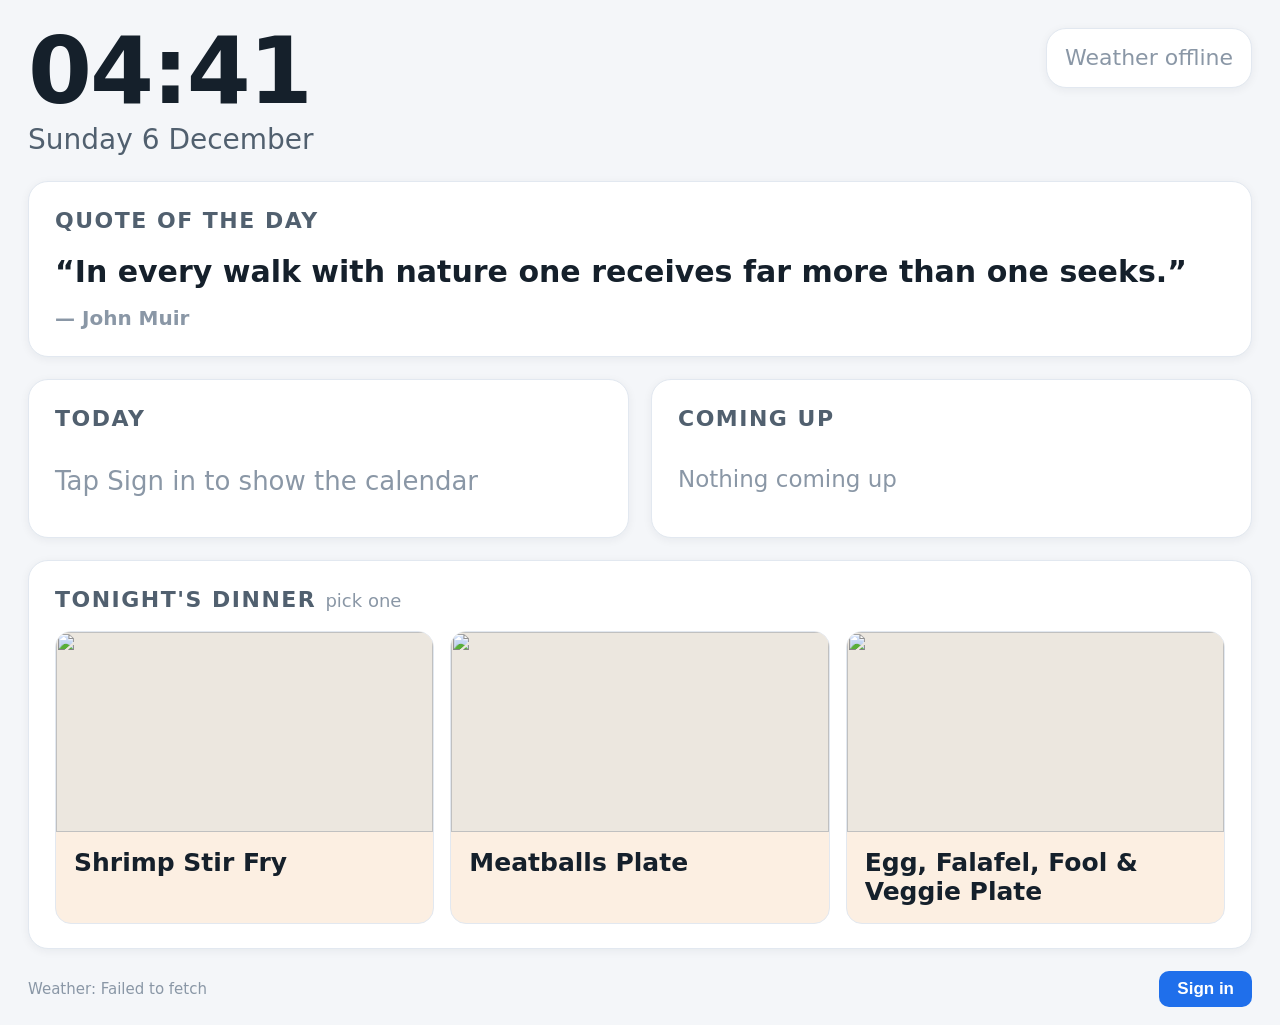
==== index.html @ c23e37fc "Reorder panels: quote, Today, Upcoming, then meal plan last Co-Authored-By: Claude Opus 4.8 <noreply" ====
<!doctype html>
<html lang="en">
<head>
<meta charset="utf-8">
<meta name="viewport" content="width=device-width, initial-scale=1, viewport-fit=cover">
<meta name="color-scheme" content="light">
<title>Family Wall</title>
<link rel="stylesheet" href="style.css?v=7">
<script src="https://accounts.google.com/gsi/client" async></script>
</head>
<body>
<div class="wall">

  <header class="top">
    <div class="when">
      <div class="clock" id="clock">--:--</div>
      <div class="date" id="date">&nbsp;</div>
    </div>
    <div class="wx3" id="wx3" aria-label="Three day weather for Farum">
      <span class="muted">Weather...</span>
    </div>
  </header>

  <main class="grid">

    <section class="card agenda" aria-labelledby="agendaH">
      <h2 id="agendaH" class="card-h">Today</h2>
      <ul class="events" id="todayEvents"><li class="muted">Loading...</li></ul>
    </section>

    <section class="card dinner" aria-labelledby="dinnerH">
      <h2 id="dinnerH" class="card-h">Tonight's dinner <span class="hint" id="dinnerHint"></span></h2>
      <ul class="meals" id="meals"><li class="muted">Loading...</li></ul>
    </section>

    <section class="card coming" aria-labelledby="comingH">
      <h2 id="comingH" class="card-h">Coming up</h2>
      <ul class="countdowns" id="countdowns"><li class="muted">Loading...</li></ul>
    </section>

    <section class="card quote" aria-labelledby="quoteH">
      <h2 id="quoteH" class="card-h">Quote of the day</h2>
      <blockquote class="q" id="quote"><span class="muted">&nbsp;</span></blockquote>
    </section>

  </main>

  <footer class="foot">
    <span id="status" class="status"></span>
    <button id="signin" class="signin" type="button" hidden>Sign in</button>
  </footer>

</div>

<noscript>This wall needs JavaScript.</noscript>
<script src="quotes.js?v=7"></script>
<script src="menu.js?v=7"></script>
<script src="app.js?v=7"></script>
</body>
</html>
---- style.css ----
/* Family wall - light kitchen look. Portrait tablet (Tab A8, ~1200x1920). */
:root {
  --bg: #f4f6f9;
  --bg2: #ffffff;
  --ink: #15202b;
  --ink2: #51606f;
  --muted: #8a97a6;
  --line: #e2e8f0;
  --accent: #1f6feb;        /* brand blue accent */
  --accent-soft: #e8f0fe;
  --warm: #e8873b;          /* dinner accent */
  --warm-soft: #fcefe2;
  --good: #1f9d57;
  --shadow: 0 2px 10px rgba(20, 35, 55, 0.06);
  --radius: 20px;
}

* { box-sizing: border-box; }
html, body { margin: 0; height: 100%; }
body {
  background: var(--bg);
  color: var(--ink);
  font-family: "Segoe UI", system-ui, -apple-system, Roboto, Arial, sans-serif;
  -webkit-font-smoothing: antialiased;
  font-size: 22px;
  line-height: 1.35;
}

.wall {
  min-height: 100%;
  display: flex;
  flex-direction: column;
  padding: 28px 28px 18px;
  gap: 22px;
}

/* ---- header ---- */
.top {
  display: flex;
  justify-content: space-between;
  align-items: flex-start;
  gap: 20px;
}
.clock { font-size: 92px; font-weight: 700; letter-spacing: -2px; line-height: 0.95; }
.date { font-size: 28px; color: var(--ink2); font-weight: 500; margin-top: 6px; }

/* 3-day weather columns, top right */
.wx3 {
  display: flex; gap: 10px;
  background: var(--bg2);
  border: 1px solid var(--line);
  border-radius: var(--radius);
  box-shadow: var(--shadow);
  padding: 14px 18px;
}
.wx3-col {
  min-width: 96px; text-align: center;
  display: flex; flex-direction: column; align-items: center; gap: 5px;
}
.wx3-col + .wx3-col { border-left: 1px solid var(--line); padding-left: 10px; }
.wx3-day { font-size: 16px; font-weight: 800; color: var(--ink2); text-transform: uppercase; letter-spacing: 0.6px; }
.wx3-ico svg { width: 50px; height: 50px; display: block; }
.wx3-temp { font-size: 30px; font-weight: 700; letter-spacing: -0.5px; }
.wx3-temp .lo { font-size: 19px; color: var(--muted); margin-left: 5px; font-weight: 700; }
.wx3-rain { font-size: 18px; font-weight: 700; color: var(--accent); min-height: 22px; }

/* ---- grid ---- */
.grid {
  flex: 1;
  display: grid;
  grid-template-columns: 1fr 1fr;
  grid-template-areas:
    "quote quote"
    "agenda agenda"
    "coming coming"
    "dinner dinner";
  gap: 22px;
}
.agenda { grid-area: agenda; }
.dinner { grid-area: dinner; }
.coming { grid-area: coming; }
.quote { grid-area: quote; }

.card {
  background: var(--bg2);
  border: 1px solid var(--line);
  border-radius: var(--radius);
  box-shadow: var(--shadow);
  padding: 24px 26px;
  min-width: 0;
}
.card-h {
  margin: 0 0 16px;
  font-size: 22px;
  font-weight: 700;
  text-transform: uppercase;
  letter-spacing: 1.5px;
  color: var(--ink2);
}
.card-h .hint { font-weight: 500; text-transform: none; letter-spacing: 0; color: var(--muted); font-size: 18px; }

ul { list-style: none; margin: 0; padding: 0; }
.muted { color: var(--muted); }

/* ---- today agenda ---- */
.events li {
  display: flex; align-items: baseline; gap: 18px;
  padding: 14px 0;
  border-top: 1px solid var(--line);
  font-size: 26px;
}
.events li:first-child { border-top: 0; }
.events .ev-time {
  min-width: 118px; font-weight: 700; font-variant-numeric: tabular-nums; color: var(--accent);
}
.events .ev-title { font-weight: 500; }
.events .ev-all { color: var(--warm); font-weight: 700; }
.events .ev-free { color: var(--good); font-weight: 600; }

/* ---- dinner shortlist ---- */
.meals { display: grid; grid-template-columns: 1fr 1fr 1fr; gap: 16px; }
.meal {
  border: 1px solid var(--line);
  border-radius: 16px;
  overflow: hidden;
  background: var(--warm-soft);
  display: flex; flex-direction: column;
}
.m-card { display: flex; flex-direction: column; height: 100%; text-decoration: none; color: inherit; }
.m-photo { width: 100%; height: 200px; background: #ece7df; }
.m-photo img { width: 100%; height: 100%; object-fit: cover; display: block; }
.m-body { padding: 16px 18px; }
.meal .m-name { font-size: 25px; font-weight: 700; line-height: 1.18; }
.meal .m-tags { display: flex; gap: 8px; flex-wrap: wrap; }
.tag {
  font-size: 15px; font-weight: 700; letter-spacing: 0.3px;
  padding: 3px 10px; border-radius: 999px; background: #fff; border: 1px solid var(--line); color: var(--ink2);
}
.tag.quick { background: var(--accent-soft); border-color: #cfe0fd; color: var(--accent); }
.meal .m-buy { font-size: 17px; color: var(--ink2); }
.meal .m-link { font-size: 16px; color: var(--accent); word-break: break-word; }

/* ---- countdowns ---- */
.countdowns li {
  display: flex; align-items: center; justify-content: space-between; gap: 14px;
  padding: 14px 0; border-top: 1px solid var(--line); font-size: 23px;
}
.countdowns li:first-child { border-top: 0; }
.cd-title { font-weight: 600; }
.cd-when { font-weight: 700; color: var(--accent); white-space: nowrap; }
.cd-when.soon { color: var(--warm); }

/* ---- weather panel ---- */
.wx-now {
  display: flex; align-items: center; gap: 20px;
  padding-bottom: 18px; margin-bottom: 8px;
  border-bottom: 1px solid var(--line);
}
.wx-now .wx-ico svg { width: 72px; height: 72px; display: block; }
.wx-now .wx-now-temp { font-size: 58px; font-weight: 700; letter-spacing: -1px; }
.wx-now .wx-now-text { font-size: 24px; font-weight: 600; }
.wx-now .wx-now-rain { font-size: 20px; color: var(--accent); font-weight: 700; }
.wx-now .wx-now-main { display: flex; flex-direction: column; gap: 2px; }

.wx-days li {
  display: grid;
  grid-template-columns: 96px 56px 78px 92px 1fr;
  align-items: center;
  gap: 10px;
  padding: 12px 0;
  border-top: 1px solid var(--line);
  font-size: 24px;
}
.wx-days li:first-child { border-top: 0; }
.wx-days .d-day { font-weight: 700; }
.wx-days .d-ico svg { width: 44px; height: 44px; display: block; }
.wx-days .d-rain { color: var(--accent); font-weight: 700; font-variant-numeric: tabular-nums; }
.wx-days .d-mm { color: var(--ink2); font-variant-numeric: tabular-nums; }
.wx-days .d-temp { text-align: right; font-weight: 700; font-variant-numeric: tabular-nums; }
.wx-days .d-temp .lo { color: var(--muted); }
.wx-days .d-blank { color: var(--muted); }

/* ---- quote of the day ---- */
.quote .q { margin: 0; }
.q-text { display: block; font-size: 30px; line-height: 1.32; font-weight: 600; color: var(--ink); }
.q-author { display: block; margin-top: 14px; font-size: 20px; color: var(--muted); font-weight: 600; }
.q-author::before { content: "\2014\00a0 "; }

/* ---- footer ---- */
.foot {
  display: flex; align-items: center; justify-content: space-between;
  font-size: 15px; color: var(--muted);
  min-height: 26px;
}
.signin {
  font-size: 17px; font-weight: 600; color: #fff; background: var(--accent);
  border: 0; border-radius: 10px; padding: 8px 18px;
}

/* landscape / wider screens */
@media (min-aspect-ratio: 1/1) {
  .grid {
    grid-template-areas:
      "quote quote"
      "agenda coming"
      "dinner dinner";
  }
}
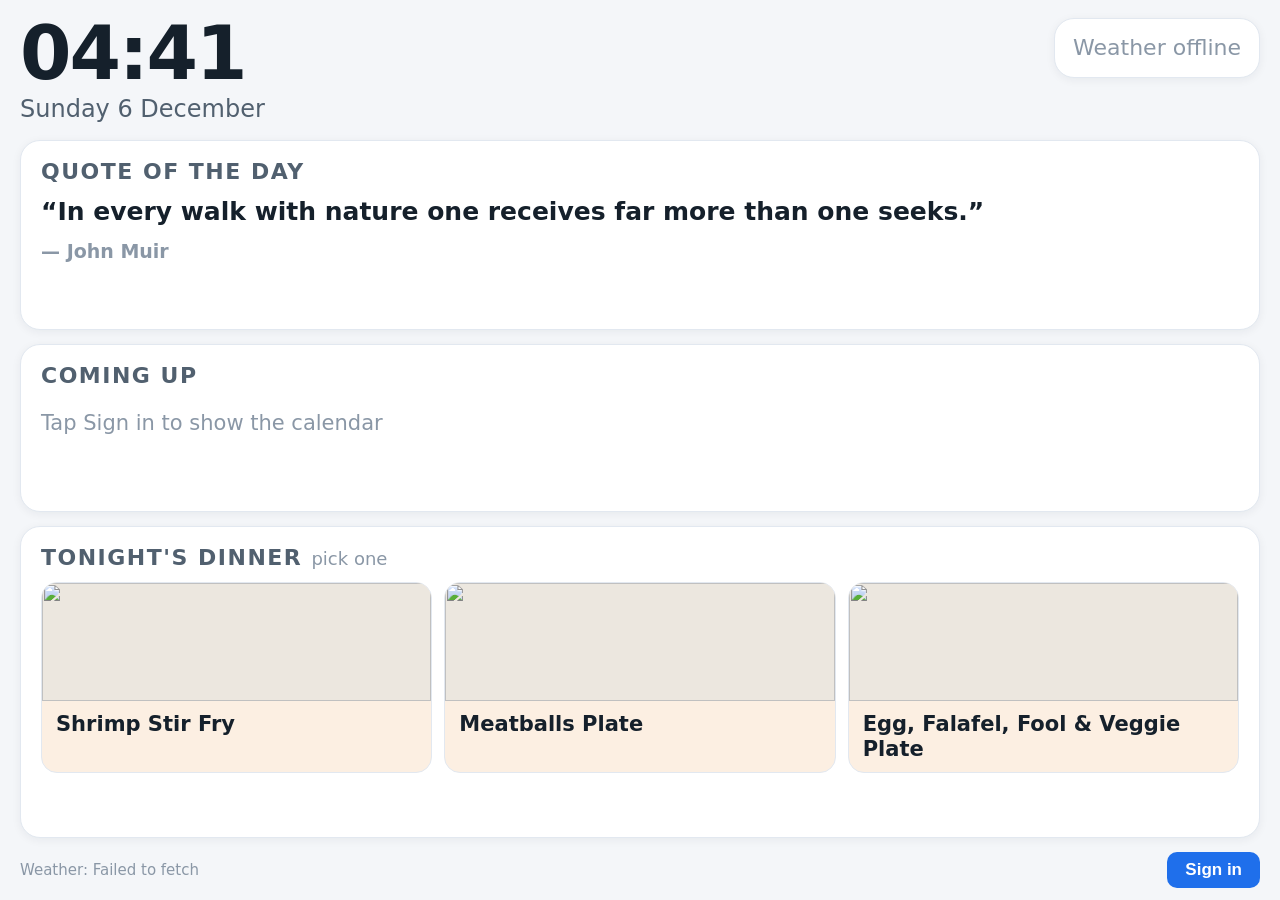
==== commit 39afe8f7: "Compact layout: merge Today into Coming up; order quote/coming/meals; smaller photos; diverse picks " ====
--- a/index.html
+++ b/index.html
@@ -5,7 +5,7 @@
 <meta name="viewport" content="width=device-width, initial-scale=1, viewport-fit=cover">
 <meta name="color-scheme" content="light">
 <title>Family Wall</title>
-<link rel="stylesheet" href="style.css?v=7">
+<link rel="stylesheet" href="style.css?v=8">
 <script src="https://accounts.google.com/gsi/client" async></script>
 </head>
 <body>
@@ -23,14 +23,9 @@
 
   <main class="grid">
 
-    <section class="card agenda" aria-labelledby="agendaH">
-      <h2 id="agendaH" class="card-h">Today</h2>
-      <ul class="events" id="todayEvents"><li class="muted">Loading...</li></ul>
-    </section>
-
-    <section class="card dinner" aria-labelledby="dinnerH">
-      <h2 id="dinnerH" class="card-h">Tonight's dinner <span class="hint" id="dinnerHint"></span></h2>
-      <ul class="meals" id="meals"><li class="muted">Loading...</li></ul>
+    <section class="card quote" aria-labelledby="quoteH">
+      <h2 id="quoteH" class="card-h">Quote of the day</h2>
+      <blockquote class="q" id="quote"><span class="muted">&nbsp;</span></blockquote>
     </section>
 
     <section class="card coming" aria-labelledby="comingH">
@@ -38,9 +33,9 @@
       <ul class="countdowns" id="countdowns"><li class="muted">Loading...</li></ul>
     </section>
 
-    <section class="card quote" aria-labelledby="quoteH">
-      <h2 id="quoteH" class="card-h">Quote of the day</h2>
-      <blockquote class="q" id="quote"><span class="muted">&nbsp;</span></blockquote>
+    <section class="card dinner" aria-labelledby="dinnerH">
+      <h2 id="dinnerH" class="card-h">Tonight's dinner <span class="hint" id="dinnerHint"></span></h2>
+      <ul class="meals" id="meals"><li class="muted">Loading...</li></ul>
     </section>
 
   </main>
@@ -53,8 +48,8 @@
 </div>
 
 <noscript>This wall needs JavaScript.</noscript>
-<script src="quotes.js?v=7"></script>
-<script src="menu.js?v=7"></script>
-<script src="app.js?v=7"></script>
+<script src="quotes.js?v=8"></script>
+<script src="menu.js?v=8"></script>
+<script src="app.js?v=8"></script>
 </body>
 </html>
--- a/style.css
+++ b/style.css
@@ -30,8 +30,8 @@
   min-height: 100%;
   display: flex;
   flex-direction: column;
-  padding: 28px 28px 18px;
-  gap: 22px;
+  padding: 18px 20px 12px;
+  gap: 14px;
 }
 
 /* ---- header ---- */
@@ -41,8 +41,8 @@
   align-items: flex-start;
   gap: 20px;
 }
-.clock { font-size: 92px; font-weight: 700; letter-spacing: -2px; line-height: 0.95; }
-.date { font-size: 28px; color: var(--ink2); font-weight: 500; margin-top: 6px; }
+.clock { font-size: 74px; font-weight: 700; letter-spacing: -2px; line-height: 0.95; }
+.date { font-size: 24px; color: var(--ink2); font-weight: 500; margin-top: 5px; }
 
 /* 3-day weather columns, top right */
 .wx3 {
@@ -71,10 +71,9 @@
   grid-template-columns: 1fr 1fr;
   grid-template-areas:
     "quote quote"
-    "agenda agenda"
     "coming coming"
     "dinner dinner";
-  gap: 22px;
+  gap: 14px;
 }
 .agenda { grid-area: agenda; }
 .dinner { grid-area: dinner; }
@@ -86,11 +85,11 @@
   border: 1px solid var(--line);
   border-radius: var(--radius);
   box-shadow: var(--shadow);
-  padding: 24px 26px;
+  padding: 16px 20px;
   min-width: 0;
 }
 .card-h {
-  margin: 0 0 16px;
+  margin: 0 0 10px;
   font-size: 22px;
   font-weight: 700;
   text-transform: uppercase;
@@ -118,7 +117,7 @@
 .events .ev-free { color: var(--good); font-weight: 600; }
 
 /* ---- dinner shortlist ---- */
-.meals { display: grid; grid-template-columns: 1fr 1fr 1fr; gap: 16px; }
+.meals { display: grid; grid-template-columns: 1fr 1fr 1fr; gap: 12px; }
 .meal {
   border: 1px solid var(--line);
   border-radius: 16px;
@@ -127,10 +126,10 @@
   display: flex; flex-direction: column;
 }
 .m-card { display: flex; flex-direction: column; height: 100%; text-decoration: none; color: inherit; }
-.m-photo { width: 100%; height: 200px; background: #ece7df; }
+.m-photo { width: 100%; height: 118px; background: #ece7df; }
 .m-photo img { width: 100%; height: 100%; object-fit: cover; display: block; }
-.m-body { padding: 16px 18px; }
-.meal .m-name { font-size: 25px; font-weight: 700; line-height: 1.18; }
+.m-body { padding: 11px 14px; }
+.meal .m-name { font-size: 21px; font-weight: 700; line-height: 1.16; }
 .meal .m-tags { display: flex; gap: 8px; flex-wrap: wrap; }
 .tag {
   font-size: 15px; font-weight: 700; letter-spacing: 0.3px;
@@ -143,12 +142,13 @@
 /* ---- countdowns ---- */
 .countdowns li {
   display: flex; align-items: center; justify-content: space-between; gap: 14px;
-  padding: 14px 0; border-top: 1px solid var(--line); font-size: 23px;
+  padding: 9px 0; border-top: 1px solid var(--line); font-size: 21px;
 }
 .countdowns li:first-child { border-top: 0; }
 .cd-title { font-weight: 600; }
 .cd-when { font-weight: 700; color: var(--accent); white-space: nowrap; }
 .cd-when.soon { color: var(--warm); }
+.cd-when.today { color: var(--good); }
 
 /* ---- weather panel ---- */
 .wx-now {
@@ -182,8 +182,8 @@
 
 /* ---- quote of the day ---- */
 .quote .q { margin: 0; }
-.q-text { display: block; font-size: 30px; line-height: 1.32; font-weight: 600; color: var(--ink); }
-.q-author { display: block; margin-top: 14px; font-size: 20px; color: var(--muted); font-weight: 600; }
+.q-text { display: block; font-size: 25px; line-height: 1.3; font-weight: 600; color: var(--ink); }
+.q-author { display: block; margin-top: 10px; font-size: 19px; color: var(--muted); font-weight: 600; }
 .q-author::before { content: "\2014\00a0 "; }
 
 /* ---- footer ---- */
@@ -202,7 +202,7 @@
   .grid {
     grid-template-areas:
       "quote quote"
-      "agenda coming"
+      "coming coming"
       "dinner dinner";
   }
 }
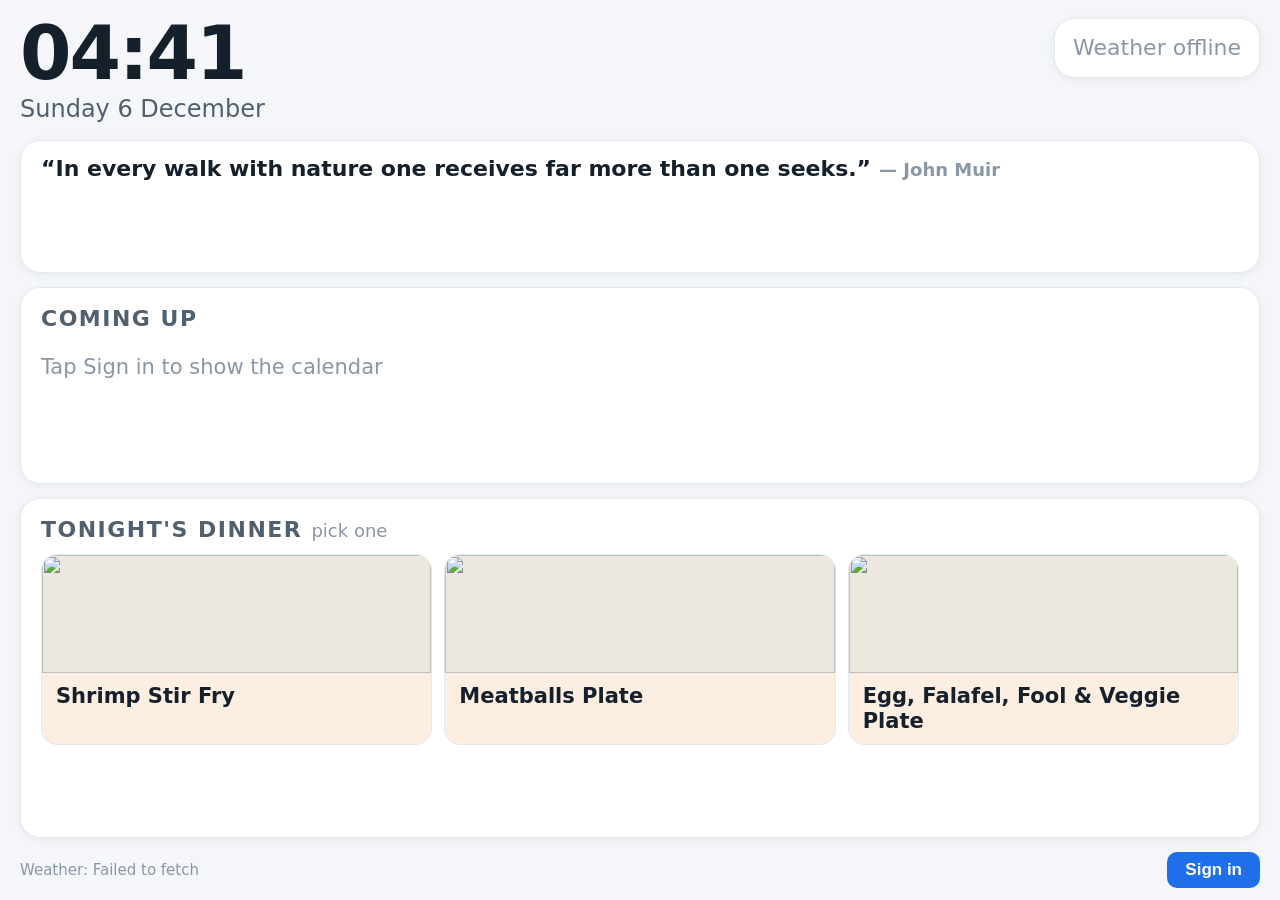
==== commit d17669b9: "Slimmer quote panel: drop heading, inline one-line quote Co-Authored-By: Claude Opus 4.8 <noreply@an" ====
--- a/index.html
+++ b/index.html
@@ -5,7 +5,7 @@
 <meta name="viewport" content="width=device-width, initial-scale=1, viewport-fit=cover">
 <meta name="color-scheme" content="light">
 <title>Family Wall</title>
-<link rel="stylesheet" href="style.css?v=8">
+<link rel="stylesheet" href="style.css?v=9">
 <script src="https://accounts.google.com/gsi/client" async></script>
 </head>
 <body>
@@ -23,8 +23,7 @@
 
   <main class="grid">
 
-    <section class="card quote" aria-labelledby="quoteH">
-      <h2 id="quoteH" class="card-h">Quote of the day</h2>
+    <section class="card quote" aria-label="Quote of the day">
       <blockquote class="q" id="quote"><span class="muted">&nbsp;</span></blockquote>
     </section>
 
@@ -48,8 +47,8 @@
 </div>
 
 <noscript>This wall needs JavaScript.</noscript>
-<script src="quotes.js?v=8"></script>
-<script src="menu.js?v=8"></script>
-<script src="app.js?v=8"></script>
+<script src="quotes.js?v=9"></script>
+<script src="menu.js?v=9"></script>
+<script src="app.js?v=9"></script>
 </body>
 </html>
--- a/style.css
+++ b/style.css
@@ -181,10 +181,11 @@
 .wx-days .d-blank { color: var(--muted); }
 
 /* ---- quote of the day ---- */
+.quote { padding: 13px 20px; }
 .quote .q { margin: 0; }
-.q-text { display: block; font-size: 25px; line-height: 1.3; font-weight: 600; color: var(--ink); }
-.q-author { display: block; margin-top: 10px; font-size: 19px; color: var(--muted); font-weight: 600; }
-.q-author::before { content: "\2014\00a0 "; }
+.q-text { font-size: 22px; line-height: 1.3; font-weight: 600; color: var(--ink); }
+.q-author { font-size: 18px; color: var(--muted); font-weight: 600; margin-left: 8px; white-space: nowrap; }
+.q-author::before { content: "\2014\00a0"; }
 
 /* ---- footer ---- */
 .foot {
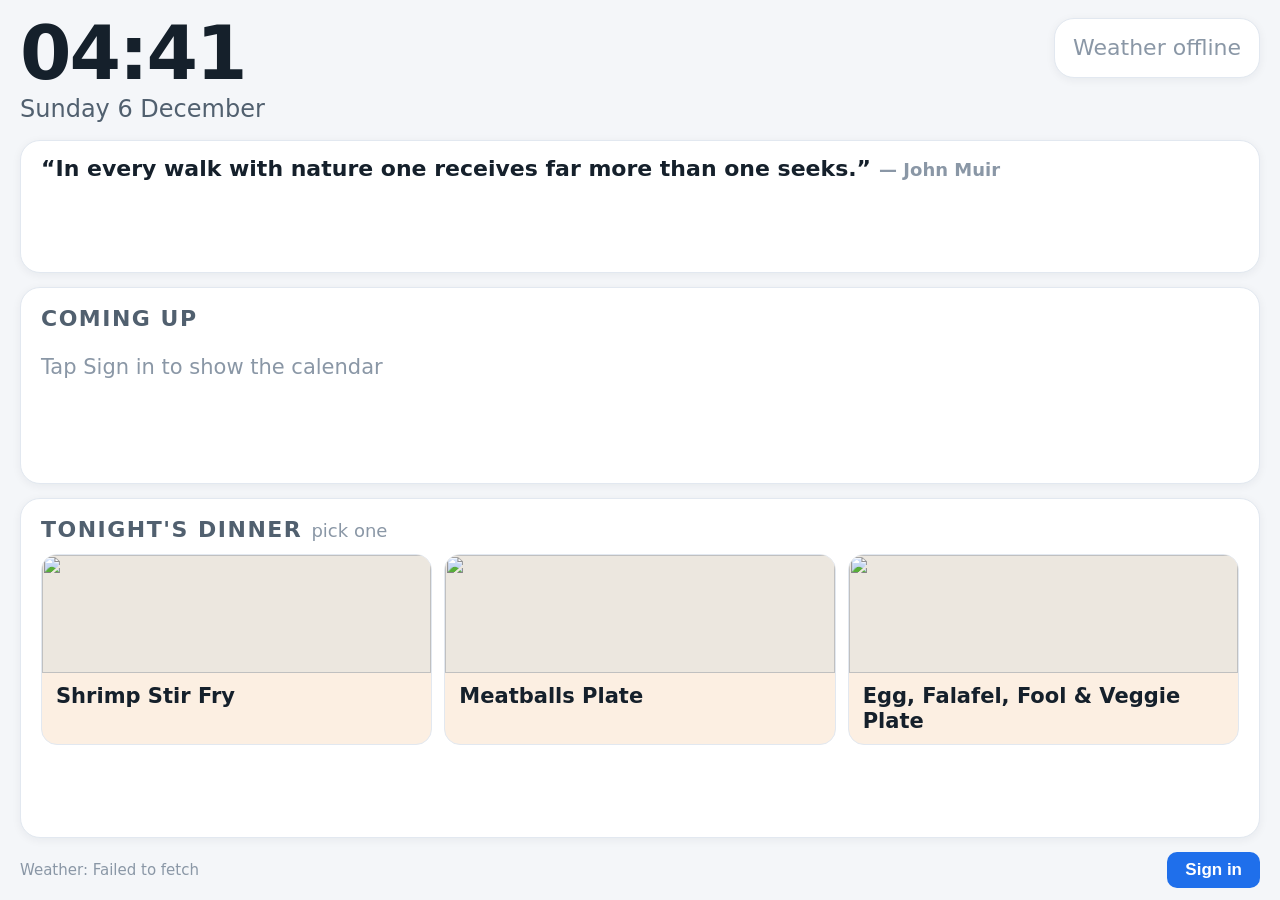
==== commit 0c111d4c: "Coming up: show only upcoming events, hide events already done Co-Authored-By: Claude Opus 4.8 <nore" ====
--- a/index.html
+++ b/index.html
@@ -5,7 +5,7 @@
 <meta name="viewport" content="width=device-width, initial-scale=1, viewport-fit=cover">
 <meta name="color-scheme" content="light">
 <title>Family Wall</title>
-<link rel="stylesheet" href="style.css?v=9">
+<link rel="stylesheet" href="style.css?v=10">
 <script src="https://accounts.google.com/gsi/client" async></script>
 </head>
 <body>
@@ -47,8 +47,8 @@
 </div>
 
 <noscript>This wall needs JavaScript.</noscript>
-<script src="quotes.js?v=9"></script>
-<script src="menu.js?v=9"></script>
-<script src="app.js?v=9"></script>
+<script src="quotes.js?v=10"></script>
+<script src="menu.js?v=10"></script>
+<script src="app.js?v=10"></script>
 </body>
 </html>
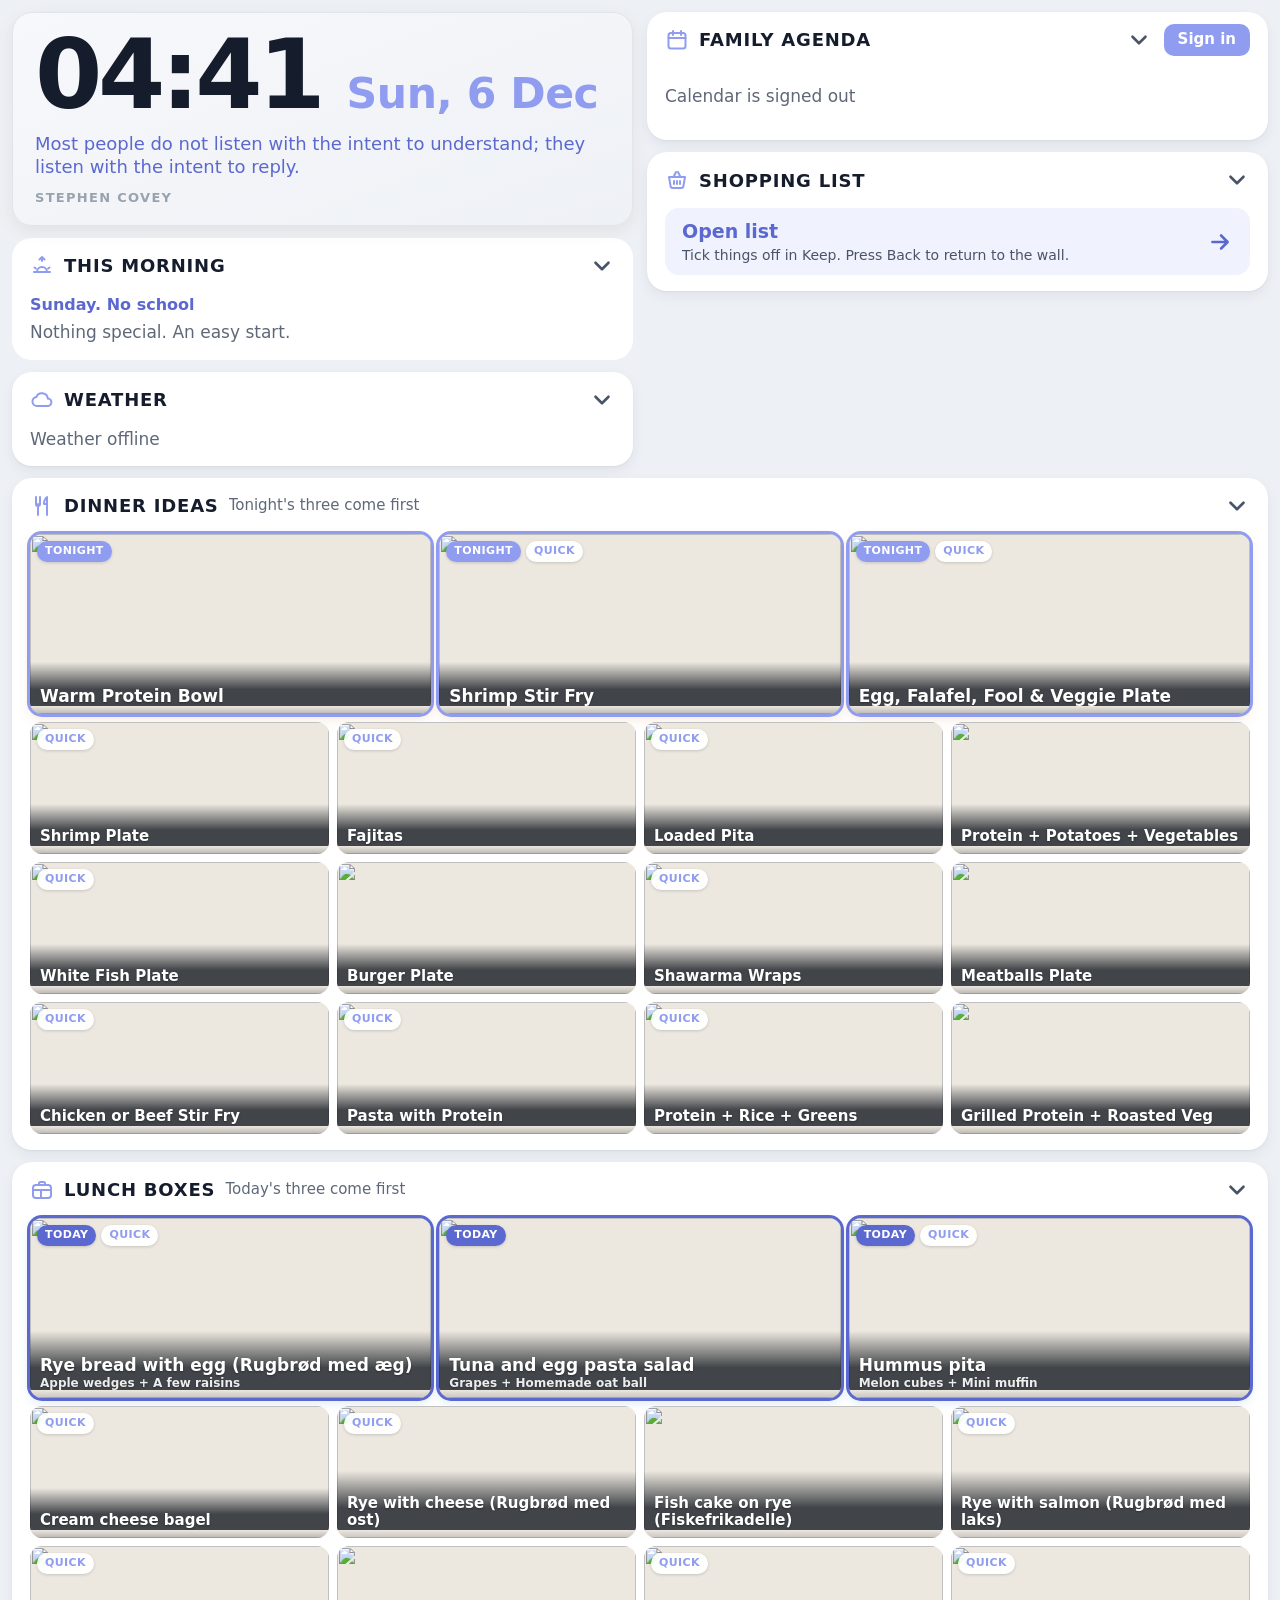
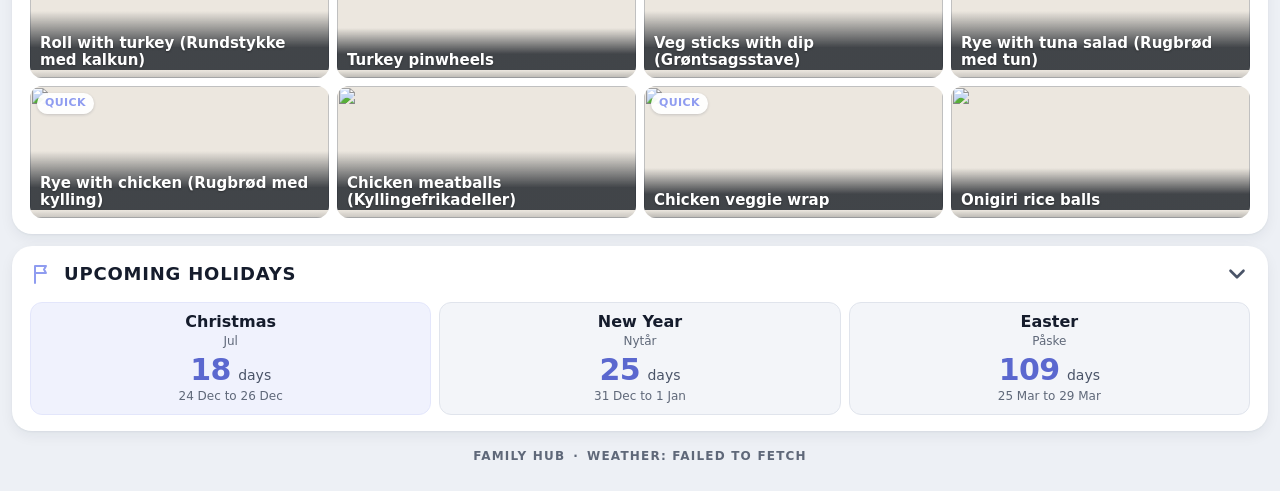
==== commit b8fe47dd: "Family wall: kitchen tablet dashboard (v48)" ====
--- a/index.html
+++ b/index.html
@@ -1,54 +1,144 @@
 <!doctype html>
-<html lang="en">
+<html lang="en" data-theme="periwinkle">
 <head>
 <meta charset="utf-8">
 <meta name="viewport" content="width=device-width, initial-scale=1, viewport-fit=cover">
 <meta name="color-scheme" content="light">
+<script>/* household theme, chosen on the tablet */ try { var t = localStorage.getItem("fw_theme"); if (t && /^[a-z]+$/.test(t)) document.documentElement.setAttribute("data-theme", t); } catch (e) {}</script>
 <title>Family Wall</title>
-<link rel="stylesheet" href="style.css?v=10">
-<script src="https://accounts.google.com/gsi/client" async></script>
+<link rel="stylesheet" href="style.css?v=48">
 </head>
 <body>
-<div class="wall">
+<div class="wall" id="wall">
 
-  <header class="top">
-    <div class="when">
-      <div class="clock" id="clock">--:--</div>
-      <div class="date" id="date">&nbsp;</div>
+  <div class="col col-a">
+  <section class="hero" aria-label="Today">
+    <div class="hero-clock" id="heroClock">
+      <div class="hero-line" id="heroLine">
+        <span class="clock" id="clock">--:--</span>
+        <span class="date" id="date">&nbsp;</span>
+      </div>
     </div>
-    <div class="wx3" id="wx3" aria-label="Three day weather for Farum">
-      <span class="muted">Weather...</span>
+    <div class="hero-quote" id="heroQuote">
+      <blockquote class="q" id="quote">&nbsp;</blockquote>
+      <div class="hero-meta">
+        <span class="q-author" id="qAuthor"></span>
+      </div>
     </div>
-  </header>
+  </section>
 
-  <main class="grid">
+  <section class="card plan fold" id="plan" aria-labelledby="planH">
+    <button class="fold-toggle" id="planToggle" type="button" aria-expanded="true">
+      <svg class="h-ico" viewBox="0 0 24 24" aria-hidden="true"><g fill="none" stroke="currentColor" stroke-width="2" stroke-linecap="round" stroke-linejoin="round"><path d="M4 18h16"/><path d="M7 18a5 5 0 0 1 10 0"/><path d="M12 3v4M9.5 5.5 12 3l2.5 2.5"/><path d="M4.5 13.5l1.4 1M19.5 13.5l-1.4 1"/></g></svg>
+      <h2 id="planH" class="card-h">Tomorrow morning</h2>
+      <svg class="chev" viewBox="0 0 24 24" aria-hidden="true"><path d="M6 9l6 6 6-6" fill="none" stroke="currentColor" stroke-width="2.4" stroke-linecap="round" stroke-linejoin="round"/></svg>
+    </button>
+    <div class="fold-body">
+      <p class="plan-sub" id="planSub">Get ready for the day</p>
+      <p class="plan-traffic" id="planTraffic" hidden></p>
+      <ul class="plan-list" id="planList"></ul>
+    </div>
+  </section>
+  <section class="card wx fold" id="wxCard" aria-labelledby="wxH">
+    <div class="fold-head">
+      <button class="fold-toggle" id="wxToggle" type="button" aria-expanded="true">
+        <svg class="h-ico" viewBox="0 0 24 24" aria-hidden="true"><g fill="none" stroke="currentColor" stroke-width="2" stroke-linecap="round" stroke-linejoin="round"><path d="M7 18a4.5 4.5 0 0 1-.7-8.95A6 6 0 0 1 17.8 10.5 3.75 3.75 0 0 1 17.5 18z"/></g></svg>
+        <h2 id="wxH" class="card-h">Weather</h2>
+        <span class="hint wx-line" id="wxLine"></span>
+        <svg class="chev" viewBox="0 0 24 24" aria-hidden="true"><path d="M6 9l6 6 6-6" fill="none" stroke="currentColor" stroke-width="2.4" stroke-linecap="round" stroke-linejoin="round"/></svg>
+      </button>
+    </div>
+    <div class="fold-body">
+      <ol class="wx-bar" id="wxBar" aria-label="Now, later today, tomorrow and the day after"><li class="muted">Weather...</li></ol>
+    </div>
+  </section>
 
-    <section class="card quote" aria-label="Quote of the day">
-      <blockquote class="q" id="quote"><span class="muted">&nbsp;</span></blockquote>
-    </section>
+  </div>
 
-    <section class="card coming" aria-labelledby="comingH">
-      <h2 id="comingH" class="card-h">Coming up</h2>
-      <ul class="countdowns" id="countdowns"><li class="muted">Loading...</li></ul>
-    </section>
+  <div class="col col-b">
+  <section class="card agenda fold" id="agendaCard" aria-labelledby="agH">
+    <div class="fold-head">
+      <button class="fold-toggle" id="agToggle" type="button" aria-expanded="true">
+        <svg class="h-ico" viewBox="0 0 24 24" aria-hidden="true"><g fill="none" stroke="currentColor" stroke-width="2" stroke-linecap="round" stroke-linejoin="round"><rect x="3.5" y="5" width="17" height="15.5" rx="2.5"/><path d="M3.5 10h17M8 3v4M16 3v4"/></g></svg>
+        <h2 id="agH" class="card-h">Family agenda</h2>
+        <svg class="chev" viewBox="0 0 24 24" aria-hidden="true"><path d="M6 9l6 6 6-6" fill="none" stroke="currentColor" stroke-width="2.4" stroke-linecap="round" stroke-linejoin="round"/></svg>
+      </button>
+      <button id="signin" class="signin" type="button" hidden>Sign in</button>
+      <a class="card-link" id="calLink" href="#">Full calendar
+        <svg viewBox="0 0 24 24" aria-hidden="true"><path d="M5 12h13M13 6l6 6-6 6" fill="none" stroke="currentColor" stroke-width="2.4" stroke-linecap="round" stroke-linejoin="round"/></svg>
+      </a>
+    </div>
+    <div class="fold-body">
+      <div class="ag" id="agenda"><p class="muted">Loading...</p></div>
+    </div>
+  </section>
 
-    <section class="card dinner" aria-labelledby="dinnerH">
-      <h2 id="dinnerH" class="card-h">Tonight's dinner <span class="hint" id="dinnerHint"></span></h2>
+  <section class="card shop fold" id="shop" aria-labelledby="shopH">
+    <button class="fold-toggle" id="shopToggle" type="button" aria-expanded="true">
+      <svg class="h-ico" viewBox="0 0 24 24" aria-hidden="true"><g fill="none" stroke="currentColor" stroke-width="2" stroke-linecap="round" stroke-linejoin="round"><path d="M4 9h16l-1.6 9.2a2 2 0 0 1-2 1.8H7.6a2 2 0 0 1-2-1.8z"/><path d="M8.5 9 11 4M15.5 9 13 4M9 13v3M12 13v3M15 13v3"/></g></svg>
+      <h2 id="shopH" class="card-h">Shopping list</h2>
+      <svg class="chev" viewBox="0 0 24 24" aria-hidden="true"><path d="M6 9l6 6 6-6" fill="none" stroke="currentColor" stroke-width="2.4" stroke-linecap="round" stroke-linejoin="round"/></svg>
+    </button>
+    <div class="fold-body">
+      <a class="shop-card" href="#" data-keep>
+        <span class="shop-text">
+          <span class="shop-title">Open list</span>
+          <span class="shop-sub">Tick things off in Keep. Press Back to return to the wall.</span>
+        </span>
+        <svg class="shop-go" viewBox="0 0 24 24" aria-hidden="true"><path d="M5 12h13M13 6l6 6-6 6" fill="none" stroke="currentColor" stroke-width="2.4" stroke-linecap="round" stroke-linejoin="round"/></svg>
+      </a>
+    </div>
+  </section>
+
+  </div>
+
+  <section class="card dinner fold" id="dinner" aria-labelledby="dinnerH">
+    <button class="fold-toggle" id="dinnerToggle" type="button" aria-expanded="true">
+      <svg class="h-ico" viewBox="0 0 24 24" aria-hidden="true"><g fill="none" stroke="currentColor" stroke-width="2" stroke-linecap="round" stroke-linejoin="round"><path d="M6 3v7a2 2 0 0 0 4 0V3M8 10v11"/><path d="M17 21V3c-2 1.5-3 4-3 7h3"/></g></svg>
+      <h2 id="dinnerH" class="card-h">Dinner ideas</h2>
+      <span class="hint" id="dinnerHint"></span>
+      <svg class="chev" viewBox="0 0 24 24" aria-hidden="true"><path d="M6 9l6 6 6-6" fill="none" stroke="currentColor" stroke-width="2.4" stroke-linecap="round" stroke-linejoin="round"/></svg>
+    </button>
+    <div class="fold-body">
       <ul class="meals" id="meals"><li class="muted">Loading...</li></ul>
-    </section>
+    </div>
+  </section>
 
-  </main>
+  <section class="card lunch fold" id="lunch" aria-labelledby="lunchH">
+    <button class="fold-toggle" id="lunchToggle" type="button" aria-expanded="true">
+      <svg class="h-ico" viewBox="0 0 24 24" aria-hidden="true"><g fill="none" stroke="currentColor" stroke-width="2" stroke-linecap="round" stroke-linejoin="round"><rect x="3" y="7" width="18" height="13" rx="3"/><path d="M9 7V5.5A1.5 1.5 0 0 1 10.5 4h3A1.5 1.5 0 0 1 15 5.5V7M3 12h18M11 12v8"/></g></svg>
+      <h2 id="lunchH" class="card-h">Lunch boxes</h2>
+      <span class="hint" id="lunchHint">Madpakker</span>
+      <svg class="chev" viewBox="0 0 24 24" aria-hidden="true"><path d="M6 9l6 6 6-6" fill="none" stroke="currentColor" stroke-width="2.4" stroke-linecap="round" stroke-linejoin="round"/></svg>
+    </button>
+    <div class="fold-body">
+      <ul class="meals lunches" id="lunches"><li class="muted">Loading...</li></ul>
+    </div>
+  </section>
+
+  <section class="card holcard fold" id="holCard" aria-labelledby="holH">
+    <button class="fold-toggle" id="holToggle" type="button" aria-expanded="true">
+      <svg class="h-ico" viewBox="0 0 24 24" aria-hidden="true"><g fill="none" stroke="currentColor" stroke-width="2" stroke-linecap="round" stroke-linejoin="round"><path d="M5 21V4M5 4h11l-2 3.5L16 11H5"/></g></svg>
+      <h2 id="holH" class="card-h">Upcoming holidays</h2>
+      <svg class="chev" viewBox="0 0 24 24" aria-hidden="true"><path d="M6 9l6 6 6-6" fill="none" stroke="currentColor" stroke-width="2.4" stroke-linecap="round" stroke-linejoin="round"/></svg>
+    </button>
+    <div class="fold-body">
+      <ul class="hol-list" id="holidays"></ul>
+    </div>
+  </section>
 
   <footer class="foot">
-    <span id="status" class="status"></span>
-    <button id="signin" class="signin" type="button" hidden>Sign in</button>
+    <span>Family Hub</span>
+    <span aria-hidden="true">&middot;</span>
+    <span id="status"></span>
   </footer>
 
 </div>
 
 <noscript>This wall needs JavaScript.</noscript>
-<script src="quotes.js?v=10"></script>
-<script src="menu.js?v=10"></script>
-<script src="app.js?v=10"></script>
+<script src="quotes.js?v=48"></script>
+<script src="menu.js?v=48"></script>
+<script src="lunch.js?v=48"></script>
+<script src="app.js?v=48"></script>
 </body>
 </html>
--- a/style.css
+++ b/style.css
@@ -1,209 +1,449 @@
-/* Family wall - light kitchen look. Portrait tablet (Tab A8, ~1200x1920). */
+/* Family wall - light kitchen look, a compact scrolling column of cards.
+   The Tab A8 lays this out at 800 x 1280 CSS px portrait, 1280 x 800 landscape (DPR 1.5).
+   Order: cream hero (time + date line, quote, on this day) > weather > plan (tomorrow morning / next up)
+   > agenda > shopping > birthdays > dinner > lunch boxes. Every card below the weather folds to its heading. */
 :root {
-  --bg: #f4f6f9;
+  color-scheme: light;
+  --bg: #eef1f5;
   --bg2: #ffffff;
   --ink: #15202b;
-  --ink2: #51606f;
-  --muted: #8a97a6;
+  --ink2: #4b5a69;
+  --muted: #626e7b;
   --line: #e2e8f0;
-  --accent: #1f6feb;        /* brand blue accent */
-  --accent-soft: #e8f0fe;
-  --warm: #e8873b;          /* dinner accent */
+  --accent: #1f6feb;
+  --accent-ink: #1c5fc9;
+  --cream-hero: #fbf4e4;
+  --cream-hero-2: #f6ead0;
+  --gold: #b58a32;
+  --sun: #d9700a;
+  --quote: #b9560c;        /* the daily quote: a deeper orange than the date so 18 px regular text stays readable */          /* the date in the hero: sun orange, dark enough for large text on cream */
+  --warm: #c8641c;
+  --warm-ring: #e8873b;
   --warm-soft: #fcefe2;
-  --good: #1f9d57;
-  --shadow: 0 2px 10px rgba(20, 35, 55, 0.06);
+  --cream: #fbf5e4;        /* plan card */
+  --hero-line: #efe0bd;
+  --plan-ink: #7a6420;
+  --accent-soft: #e6efff;
+  --soft: #f3f6fa;
+  --shop-bg: #fffbeb;
+  --shop-line: #f3e2a8;
+  --good: #1a8a4c;
+  --p0: #3b82c4;           /* person colours, assigned from the device birthday list order */
+  --p1: #d39a5c;
+  --p2: #8b5cf6;
+  --p3: #d9668c;
+  --both: #6d73d9;
+  --other: #b9c2cc;
+  --shadow: 0 1px 2px rgba(20, 35, 55, 0.05), 0 5px 14px rgba(20, 35, 55, 0.06);
   --radius: 20px;
+  --ease-out: cubic-bezier(0.22, 1, 0.36, 1);
+}
+
+/* ---- colour themes: <html data-theme="..."> (default = "linen", the :root values above) ---- */
+:root[data-theme="sage"] {
+  --bg: #edf1ea; --ink: #1d2a22; --ink2: #4a5a50; --muted: #5f6d64; --line: #dfe6dc;
+  --accent: #2f6b4f; --accent-ink: #2a5f46; --accent-soft: #e3efe7; --soft: #f1f5ef;
+  --cream-hero: #f6f8f1; --cream-hero-2: #e7efe1; --hero-line: #d6e2cf;
+  --gold: #8a7a3a; --sun: #c2571d; --cream: #f3f6ec; --plan-ink: #4d6b3a;
+  --shop-bg: #f7faf2; --shop-line: #d9e6cc; --p0: #3f7fb5; --p1: #c9865a; --other: #b8c4bb;
+}
+:root[data-theme="harbour"] {
+  --bg: #ebf0f6; --ink: #142235; --ink2: #475a70; --muted: #5d6b7c; --line: #dce4ee;
+  --accent: #2357a8; --accent-ink: #1f4f99; --accent-soft: #e2ebf8; --soft: #eef3f9;
+  --cream-hero: #f4f8fc; --cream-hero-2: #e2ecf7; --hero-line: #d3e0ef;
+  --gold: #a87a2a; --sun: #e0701a; --cream: #fff6e8; --plan-ink: #8a5a1c;
+  --shop-bg: #fff9ec; --shop-line: #f1dfb6; --p0: #2f78c4; --p1: #e0913f; --other: #b9c4d0;
+}
+/* One-accent themes (v48, 2026-11-23). Each uses a single hue: a light tone for the date, icons and highlights,
+   a deeper shade of the same hue for small text (quote, labels), and a pale tint for tiles and the shopping button.
+   Neutrals are shared. The first five are strong tones, the last five soft ones. The household picks one on the
+   tablet: localStorage "fw_theme" = "<name>" (read in index.html before paint); default is <html data-theme>.
+   Alex's wall: periwinkle. The older multi-colour themes below are kept for reference. */
+:root[data-theme="ocean"] {   /* Ocean */
+  --bg: #edf0f5; --ink: #151c2c; --ink2: #4a5468; --muted: #5f6879; --line: #e0e4ec;
+  --accent: #2563a8; --accent-ink: #2563a8; --accent-soft: rgba(232,240,250,0.85); --soft: #f3f5f9;
+  --cream-hero: #f7f8fb; --cream-hero-2: #eef1f6; --hero-line: #e0e4ec;
+  --gold: #2563a8; --sun: #2563a8; --quote: #2563a8; --cream: #ffffff; --plan-ink: #2563a8;
+  --warm-ring: #2563a8; --good: #2563a8; --shop-bg: rgba(232,240,250,0.85); --shop-line: transparent;
+  --p0: #2563a8; --p1: #9aa6b8; --other: #c5cbd6; --tint: rgba(232,240,250,0.85);
+}
+:root[data-theme="fern"] {   /* Sage */
+  --bg: #edf0f5; --ink: #151c2c; --ink2: #4a5468; --muted: #5f6879; --line: #e0e4ec;
+  --accent: #3d7a57; --accent-ink: #3d7a57; --accent-soft: rgba(233,243,237,0.85); --soft: #f3f5f9;
+  --cream-hero: #f7f8fb; --cream-hero-2: #eef1f6; --hero-line: #e0e4ec;
+  --gold: #3d7a57; --sun: #3d7a57; --quote: #3d7a57; --cream: #ffffff; --plan-ink: #3d7a57;
+  --warm-ring: #3d7a57; --good: #3d7a57; --shop-bg: rgba(233,243,237,0.85); --shop-line: transparent;
+  --p0: #3d7a57; --p1: #9aa6b8; --other: #c5cbd6; --tint: rgba(233,243,237,0.85);
+}
+:root[data-theme="violet"] {   /* Lavender */
+  --bg: #edf0f5; --ink: #151c2c; --ink2: #4a5468; --muted: #5f6879; --line: #e0e4ec;
+  --accent: #5f52b8; --accent-ink: #5f52b8; --accent-soft: rgba(238,236,250,0.85); --soft: #f3f5f9;
+  --cream-hero: #f7f8fb; --cream-hero-2: #eef1f6; --hero-line: #e0e4ec;
+  --gold: #5f52b8; --sun: #5f52b8; --quote: #5f52b8; --cream: #ffffff; --plan-ink: #5f52b8;
+  --warm-ring: #5f52b8; --good: #5f52b8; --shop-bg: rgba(238,236,250,0.85); --shop-line: transparent;
+  --p0: #5f52b8; --p1: #9aa6b8; --other: #c5cbd6; --tint: rgba(238,236,250,0.85);
+}
+:root[data-theme="rose"] {   /* Rose */
+  --bg: #edf0f5; --ink: #151c2c; --ink2: #4a5468; --muted: #5f6879; --line: #e0e4ec;
+  --accent: #b0436f; --accent-ink: #b0436f; --accent-soft: rgba(250,236,242,0.85); --soft: #f3f5f9;
+  --cream-hero: #f7f8fb; --cream-hero-2: #eef1f6; --hero-line: #e0e4ec;
+  --gold: #b0436f; --sun: #b0436f; --quote: #b0436f; --cream: #ffffff; --plan-ink: #b0436f;
+  --warm-ring: #b0436f; --good: #b0436f; --shop-bg: rgba(250,236,242,0.85); --shop-line: transparent;
+  --p0: #b0436f; --p1: #9aa6b8; --other: #c5cbd6; --tint: rgba(250,236,242,0.85);
+}
+:root[data-theme="graphite"] {   /* Graphite */
+  --bg: #edf0f5; --ink: #151c2c; --ink2: #4a5468; --muted: #5f6879; --line: #e0e4ec;
+  --accent: #334155; --accent-ink: #334155; --accent-soft: rgba(241,243,246,0.85); --soft: #f3f5f9;
+  --cream-hero: #f7f8fb; --cream-hero-2: #eef1f6; --hero-line: #e0e4ec;
+  --gold: #334155; --sun: #334155; --quote: #334155; --cream: #ffffff; --plan-ink: #334155;
+  --warm-ring: #334155; --good: #334155; --shop-bg: rgba(241,243,246,0.85); --shop-line: transparent;
+  --p0: #334155; --p1: #9aa6b8; --other: #c5cbd6; --tint: rgba(241,243,246,0.85);
+}
+:root[data-theme="sky"] {   /* Sky blue */
+  --bg: #edf0f5; --ink: #151c2c; --ink2: #4a5468; --muted: #5f6879; --line: #e0e4ec;
+  --accent: #5aaee8; --accent-ink: #2f7fbf; --accent-soft: rgba(232,244,253,0.85); --soft: #f3f5f9;
+  --cream-hero: #f7f8fb; --cream-hero-2: #eef1f6; --hero-line: #e0e4ec;
+  --gold: #5aaee8; --sun: #5aaee8; --quote: #2f7fbf; --cream: #ffffff; --plan-ink: #2f7fbf;
+  --warm-ring: #5aaee8; --good: #2f7fbf; --shop-bg: rgba(232,244,253,0.85); --shop-line: transparent;
+  --p0: #2f7fbf; --p1: #5aaee8; --other: #c5cbd6; --tint: rgba(232,244,253,0.85);
+}
+:root[data-theme="mint"] {   /* Baby green */
+  --bg: #edf0f5; --ink: #151c2c; --ink2: #4a5468; --muted: #5f6879; --line: #e0e4ec;
+  --accent: #5cc49a; --accent-ink: #2f8f68; --accent-soft: rgba(231,247,240,0.85); --soft: #f3f5f9;
+  --cream-hero: #f7f8fb; --cream-hero-2: #eef1f6; --hero-line: #e0e4ec;
+  --gold: #5cc49a; --sun: #5cc49a; --quote: #2f8f68; --cream: #ffffff; --plan-ink: #2f8f68;
+  --warm-ring: #5cc49a; --good: #2f8f68; --shop-bg: rgba(231,247,240,0.85); --shop-line: transparent;
+  --p0: #2f8f68; --p1: #5cc49a; --other: #c5cbd6; --tint: rgba(231,247,240,0.85);
+}
+:root[data-theme="leaf"] {   /* Light green */
+  --bg: #edf0f5; --ink: #151c2c; --ink2: #4a5468; --muted: #5f6879; --line: #e0e4ec;
+  --accent: #8cc46a; --accent-ink: #4f8a32; --accent-soft: rgba(239,247,232,0.85); --soft: #f3f5f9;
+  --cream-hero: #f7f8fb; --cream-hero-2: #eef1f6; --hero-line: #e0e4ec;
+  --gold: #8cc46a; --sun: #8cc46a; --quote: #4f8a32; --cream: #ffffff; --plan-ink: #4f8a32;
+  --warm-ring: #8cc46a; --good: #4f8a32; --shop-bg: rgba(239,247,232,0.85); --shop-line: transparent;
+  --p0: #4f8a32; --p1: #8cc46a; --other: #c5cbd6; --tint: rgba(239,247,232,0.85);
+}
+:root[data-theme="lilac"] {   /* Baby violet */
+  --bg: #edf0f5; --ink: #151c2c; --ink2: #4a5468; --muted: #5f6879; --line: #e0e4ec;
+  --accent: #b39ddb; --accent-ink: #7a5fc0; --accent-soft: rgba(243,239,251,0.85); --soft: #f3f5f9;
+  --cream-hero: #f7f8fb; --cream-hero-2: #eef1f6; --hero-line: #e0e4ec;
+  --gold: #b39ddb; --sun: #b39ddb; --quote: #7a5fc0; --cream: #ffffff; --plan-ink: #7a5fc0;
+  --warm-ring: #b39ddb; --good: #7a5fc0; --shop-bg: rgba(243,239,251,0.85); --shop-line: transparent;
+  --p0: #7a5fc0; --p1: #b39ddb; --other: #c5cbd6; --tint: rgba(243,239,251,0.85);
+}
+:root[data-theme="periwinkle"] {   /* Light violet */
+  --bg: #edf0f5; --ink: #151c2c; --ink2: #4a5468; --muted: #5f6879; --line: #e0e4ec;
+  --accent: #8f9cf0; --accent-ink: #5b68cf; --accent-soft: rgba(238,240,253,0.85); --soft: #f3f5f9;
+  --cream-hero: #f7f8fb; --cream-hero-2: #eef1f6; --hero-line: #e0e4ec;
+  --gold: #8f9cf0; --sun: #8f9cf0; --quote: #5b68cf; --cream: #ffffff; --plan-ink: #5b68cf;
+  --warm-ring: #8f9cf0; --good: #5b68cf; --shop-bg: rgba(238,240,253,0.85); --shop-line: transparent;
+  --p0: #5b68cf; --p1: #8f9cf0; --other: #c5cbd6; --tint: rgba(238,240,253,0.85);
+}
+:root[data-theme="ocean"] .tile, :root[data-theme="fern"] .tile, :root[data-theme="violet"] .tile, :root[data-theme="rose"] .tile, :root[data-theme="graphite"] .tile, :root[data-theme="sky"] .tile, :root[data-theme="mint"] .tile, :root[data-theme="leaf"] .tile, :root[data-theme="lilac"] .tile, :root[data-theme="periwinkle"] .tile { background: var(--tint); }
+:root[data-theme="ocean"] .shop-card, :root[data-theme="fern"] .shop-card, :root[data-theme="violet"] .shop-card, :root[data-theme="rose"] .shop-card, :root[data-theme="graphite"] .shop-card, :root[data-theme="sky"] .shop-card, :root[data-theme="mint"] .shop-card, :root[data-theme="leaf"] .shop-card, :root[data-theme="lilac"] .shop-card, :root[data-theme="periwinkle"] .shop-card { background: var(--tint); border-color: transparent; }
+:root[data-theme="ocean"] body.has-photo .plan, :root[data-theme="fern"] body.has-photo .plan, :root[data-theme="violet"] body.has-photo .plan, :root[data-theme="rose"] body.has-photo .plan, :root[data-theme="graphite"] body.has-photo .plan, :root[data-theme="sky"] body.has-photo .plan, :root[data-theme="mint"] body.has-photo .plan, :root[data-theme="leaf"] body.has-photo .plan, :root[data-theme="lilac"] body.has-photo .plan, :root[data-theme="periwinkle"] body.has-photo .plan { background: rgba(255, 255, 255, 0.84); }
+
+:root[data-theme="terracotta"] {
+  --bg: #f4eee8; --ink: #2a1d17; --ink2: #5c4a40; --muted: #6e5d53; --line: #eadfd5;
+  --accent: #b4532a; --accent-ink: #9c4523; --accent-soft: #f6e4d9; --soft: #f8f1ea;
+  --cream-hero: #fbf3ea; --cream-hero-2: #f1dcc7; --hero-line: #e8cfb6;
+  --gold: #a0703a; --sun: #b4532a; --cream: #fbf0e3; --plan-ink: #8a4a24;
+  --shop-bg: #fdf6ec; --shop-line: #ecd6bb; --p0: #4a7fa6; --p1: #c8763f; --other: #c4b6aa;
+}
+:root[data-theme="lavender"] {
+  --bg: #f2eff7; --ink: #211b33; --ink2: #554c6b; --muted: #685f7d; --line: #e4dff0;
+  --accent: #6a4fb3; --accent-ink: #5c43a0; --accent-soft: #ece6f8; --soft: #f5f2fa;
+  --cream-hero: #f8f4fc; --cream-hero-2: #ece2f6; --hero-line: #e0d4ef;
+  --gold: #a5764a; --sun: #e8744f; --cream: #fff3ec; --plan-ink: #9a4f34;
+  --shop-bg: #fff7f1; --shop-line: #f2dccd; --p0: #4f7fd0; --p1: #e58a5e; --other: #c2bad2;
 }
 
 * { box-sizing: border-box; }
-html, body { margin: 0; height: 100%; }
+html, body { margin: 0; }
 body {
   background: var(--bg);
   color: var(--ink);
   font-family: "Segoe UI", system-ui, -apple-system, Roboto, Arial, sans-serif;
   -webkit-font-smoothing: antialiased;
-  font-size: 22px;
-  line-height: 1.35;
-}
-
+  font-size: 17px;
+  line-height: 1.32;
+  -webkit-tap-highlight-color: transparent;
+  overscroll-behavior-y: contain;
+}
+::selection { background: var(--warm-soft); color: var(--ink); }
+button { font: inherit; color: inherit; }
+a { color: inherit; }
+:focus-visible { outline: 3px solid var(--accent); outline-offset: 3px; border-radius: 10px; }
+ul, ol { list-style: none; margin: 0; padding: 0; }
+.muted { color: var(--muted); }
+
+/* Portrait: one column; the two column groups dissolve and `order` puts dinner and lunch last.
+   Landscape: two columns (hero, weather, plan | agenda, shopping, birthdays), dinner and lunch full width below. */
 .wall {
-  min-height: 100%;
-  display: flex;
-  flex-direction: column;
-  padding: 18px 20px 12px;
-  gap: 14px;
-}
-
-/* ---- header ---- */
-.top {
-  display: flex;
-  justify-content: space-between;
-  align-items: flex-start;
-  gap: 20px;
-}
-.clock { font-size: 74px; font-weight: 700; letter-spacing: -2px; line-height: 0.95; }
-.date { font-size: 24px; color: var(--ink2); font-weight: 500; margin-top: 5px; }
-
-/* 3-day weather columns, top right */
-.wx3 {
-  display: flex; gap: 10px;
+  max-width: 800px; margin: 0 auto;
+  display: flex; flex-direction: column; gap: 12px;
+  padding: 12px 12px 8px;
+}
+.col { display: contents; }
+.wall > .dinner { order: 1; }
+.wall > .lunch { order: 2; }
+.wall > .holcard { order: 3; }
+.wall > .foot { order: 4; }
+
+@media (orientation: landscape) and (min-width: 1000px) {
+  .wall {
+    max-width: 1320px;
+    display: grid; grid-template-columns: minmax(0, 1fr) minmax(0, 1fr);
+    align-items: start; gap: 12px 14px;
+  }
+  .col { display: flex; flex-direction: column; gap: 12px; min-width: 0; }
+  .wall > .dinner, .wall > .lunch, .wall > .holcard, .wall > .foot { grid-column: 1 / -1; }
+  .meals { grid-template-rows: 190px repeat(2, 140px); }
+  .meal { grid-column: span 2; }
+  .meal.is-pick { grid-column: span 4; }
+}
+
+/* ---- shared card ---- */
+.card {
   background: var(--bg2);
-  border: 1px solid var(--line);
   border-radius: var(--radius);
   box-shadow: var(--shadow);
-  padding: 14px 18px;
-}
-.wx3-col {
-  min-width: 96px; text-align: center;
-  display: flex; flex-direction: column; align-items: center; gap: 5px;
-}
-.wx3-col + .wx3-col { border-left: 1px solid var(--line); padding-left: 10px; }
-.wx3-day { font-size: 16px; font-weight: 800; color: var(--ink2); text-transform: uppercase; letter-spacing: 0.6px; }
-.wx3-ico svg { width: 50px; height: 50px; display: block; }
-.wx3-temp { font-size: 30px; font-weight: 700; letter-spacing: -0.5px; }
-.wx3-temp .lo { font-size: 19px; color: var(--muted); margin-left: 5px; font-weight: 700; }
-.wx3-rain { font-size: 18px; font-weight: 700; color: var(--accent); min-height: 22px; }
-
-/* ---- grid ---- */
-.grid {
-  flex: 1;
+  padding: 14px 18px 16px;
+}
+.card-head { display: flex; align-items: center; gap: 12px; margin-bottom: 10px; }
+.card-h {
+  flex: 1; margin: 0;
+  font-size: 18px; font-weight: 800; letter-spacing: 0.8px; text-transform: uppercase; color: var(--ink);
+}
+.h-ico { width: 24px; height: 24px; flex: none; color: var(--gold); }
+.chip {
+  font-size: 12px; font-weight: 800; letter-spacing: 0.8px; text-transform: uppercase;
+  color: var(--accent-ink); background: var(--accent-soft); border-radius: 999px; padding: 3px 10px;
+}
+.chip:empty { display: none; }
+.card-link {
+  display: inline-flex; align-items: center; gap: 6px; flex: none;
+  font-size: 15px; font-weight: 600; color: var(--accent-ink); text-decoration: none;
+}
+.card-link svg { width: 18px; height: 18px; }
+.card-link[hidden] { display: none; }
+.signin {
+  font-size: 15px; font-weight: 700; color: #fff; background: var(--accent);
+  border: 0; border-radius: 10px; padding: 6px 14px; flex: none;
+}
+
+/* ---- hero: one line of time + date filling the width, the quote, then on this day ---- */
+.hero {
+  position: relative; overflow: hidden;
+  background: linear-gradient(160deg, var(--cream-hero) 0%, var(--cream-hero-2) 100%);
+  color: var(--ink);
+  border: 1px solid var(--hero-line);
+  border-radius: var(--radius);
+  padding: 14px 22px 18px;
+  box-shadow: 0 5px 16px rgba(120, 90, 30, 0.09);
+}
+.hero-clock, .hero-quote { will-change: transform; }
+.hero-line {
+  display: inline-flex; align-items: baseline; gap: 0.26em;
+  white-space: nowrap; line-height: 1;
+  font-size: 120px;          /* fitHeroLine() sets the real size so the line fills the card */
+}
+.clock { font-weight: 800; letter-spacing: -0.045em; font-variant-numeric: tabular-nums; color: var(--ink); }
+.date { font-size: 0.44em; font-weight: 800; letter-spacing: -0.01em; color: var(--sun); }
+.hero-quote { margin-top: 8px; }
+.q { margin: 0; }   /* no balancing: a quote that fits stays on one line */
+.q-text { display: block; font-size: 18px; font-weight: 500; line-height: 1.3; color: var(--quote); }   /* card-heading size, orange, not bold */
+.hero-meta { margin-top: 6px; }
+.q-author { font-size: 13px; font-weight: 700; letter-spacing: 1.3px; text-transform: uppercase; color: #98a3af; }   /* light grey */
+
+/* ---- weather: one bar, Now | Later today | Tomorrow | day after; then the one-liner ---- */
+.wx-bar { display: grid; grid-template-columns: 1.15fr 1fr 1fr 1fr; }
+.wx-bar > li.muted { grid-column: 1 / -1; }
+.wb { display: flex; flex-direction: column; align-items: center; text-align: center; gap: 1px; padding: 2px 6px; min-width: 0; }
+.wb + .wb { border-left: 1px solid var(--line); }
+.wb-k { font-size: 13px; font-weight: 800; letter-spacing: 0.8px; text-transform: uppercase; color: var(--ink2); white-space: nowrap; }
+.wb-now .wb-k { color: var(--accent-ink); }
+.wb-ico svg { width: 44px; height: 44px; display: block; margin: 2px 0; }
+.wb-t { font-size: 30px; font-weight: 700; letter-spacing: -0.8px; line-height: 1.05; font-variant-numeric: tabular-nums; }
+.wb-now .wb-t { font-size: 38px; }
+.wb-t small { font-size: 17px; font-weight: 600; color: var(--muted); margin-left: 4px; letter-spacing: 0; }
+.wb-s { font-size: 14px; color: var(--ink2); white-space: nowrap; overflow: hidden; text-overflow: ellipsis; max-width: 100%; }
+.wb-r { margin-top: 3px; font-size: 14px; color: var(--accent-ink); font-variant-numeric: tabular-nums; white-space: nowrap; }
+.wb-r b { font-weight: 800; }
+.wb-dry { color: var(--muted); font-weight: 600; }
+.wx-say {
+  margin: 12px 0 0; padding: 9px 14px; border-radius: 12px; background: var(--soft);
+  font-size: 16px; line-height: 1.4; color: var(--ink2); font-weight: 600;
+}
+.wx-say:empty { display: none; }
+
+/* ---- foldable cards: folded = heading only ---- */
+.fold { padding-top: 4px; padding-bottom: 4px; }
+.fold:not(.folded) { padding-bottom: 16px; }
+.fold-head { display: flex; align-items: center; gap: 12px; }
+.fold-toggle {
+  width: 100%; flex: 1; min-width: 0; display: flex; align-items: center; gap: 10px;
+  background: none; border: 0; padding: 8px 0; text-align: left; cursor: pointer; min-height: 48px;
+}
+.fold-toggle .card-h { flex: none; }
+.fold-toggle .hint { flex: 1; min-width: 0; font-size: 15px; color: var(--muted); font-weight: 500; white-space: nowrap; overflow: hidden; text-overflow: ellipsis; }
+.fold-toggle .wx-line { white-space: normal; font-size: 15px; font-weight: 600; color: var(--ink2); line-height: 1.3; }
+.fold-toggle .chev { margin-left: auto; }
+.chev { width: 26px; height: 26px; color: var(--ink2); transition: transform 280ms var(--ease-out); flex: none; }
+.folded .chev { transform: rotate(-90deg); }
+.folded .fold-body { display: none; }
+.folded .card-link { display: none; }
+.fold-body { padding-top: 4px; animation: rise 300ms var(--ease-out) both; }
+
+/* ---- plan: tomorrow morning in the evening, next up during the day ---- */
+.plan { background: var(--cream); box-shadow: none; }
+.plan-sub { margin: 0 0 6px; font-size: 16px; color: var(--plan-ink); font-weight: 600; }
+.plan-traffic {
+  margin: 0 0 10px; padding: 7px 12px; border-radius: 10px;
+  background: rgba(255, 255, 255, 0.6); font-size: 15px; font-weight: 600; color: var(--ink2);
+}
+.plan-traffic[hidden] { display: none; }
+/* four tiles across; more items wrap to a new row */
+.plan-list { display: grid; grid-template-columns: repeat(4, minmax(0, 1fr)); gap: 8px; }
+.plan-list > li.muted { grid-column: 1 / -1; font-size: 17px; }
+.tile {
+  display: flex; flex-direction: column; gap: 3px; min-width: 0;
+  background: rgba(255, 255, 255, 0.7); border-radius: 12px; padding: 9px 11px 10px;
+}
+.tile svg { width: 22px; height: 22px; color: var(--gold); margin-bottom: 2px; }
+.tile.wxi svg { color: var(--accent); }
+.tile.go svg { color: var(--accent-ink); }
+.t-main { font-size: 17px; font-weight: 700; line-height: 1.2; color: var(--ink); }
+.t-sub { font-size: 14px; line-height: 1.3; color: var(--ink2); }
+.tile b { font-variant-numeric: tabular-nums; }
+
+/* ---- family agenda: day groups, time | person bar | activity over place ---- */
+.ag-day + .ag-day { margin-top: 10px; padding-top: 10px; border-top: 1px solid var(--line); }
+.ag-dh { margin: 0 0 6px; font-size: 14px; font-weight: 800; letter-spacing: 1.1px; text-transform: uppercase; color: var(--accent-ink); }
+.ag-row {
+  display: grid; grid-template-columns: 66px 5px minmax(0, 1fr);
+  column-gap: 14px; align-items: stretch; padding: 4px 0;
+}
+.ag-time { text-align: right; padding-top: 2px; font-size: 16px; font-weight: 600; color: var(--ink2); font-variant-numeric: tabular-nums; white-space: nowrap; }
+.ag-time.now { color: var(--good); font-weight: 800; }
+.ag-bar { border-radius: 3px; background: var(--other); }
+.p0 .ag-bar { background: var(--p0); }
+.p1 .ag-bar { background: var(--p1); }
+.p2 .ag-bar { background: var(--p2); }
+.p3 .ag-bar { background: var(--p3); }
+.both .ag-bar { background: var(--both); }
+.ag-main { min-width: 0; display: flex; align-items: baseline; flex-wrap: wrap; gap: 0 10px; padding: 1px 0 2px; }
+.ag-title { font-size: 19px; font-weight: 700; line-height: 1.25; }
+.ag-place { font-size: 15px; color: var(--muted); }
+.more {
+  margin-top: 10px; background: none; border: 0; padding: 4px 0; cursor: pointer;
+  font-size: 15px; font-weight: 600; color: var(--accent-ink);
+  display: inline-flex; align-items: center; gap: 8px;
+}
+.more svg { width: 16px; height: 16px; transition: transform 240ms var(--ease-out); }
+.more[aria-expanded="true"] svg { transform: rotate(180deg); }
+
+/* ---- shopping ---- */
+.shop-card {
+  display: flex; align-items: center; gap: 14px;
+  text-decoration: none; color: inherit;
+  background: var(--shop-bg); border: 1px solid var(--shop-line); border-radius: 14px; padding: 10px 16px;
+}
+.shop-card:active { transform: scale(0.99); }
+.shop-text { flex: 1; min-width: 0; display: flex; flex-direction: column; gap: 1px; }
+.shop-title { font-size: 19px; font-weight: 700; color: var(--accent-ink); }
+.shop-sub { font-size: 14px; color: var(--ink2); }
+.shop-go { width: 26px; height: 26px; flex: none; color: var(--accent-ink); }
+
+/* ---- birthdays ---- */
+/* upcoming holidays: three tiles across, the next one highlighted */
+.hol-list { display: grid; grid-template-columns: repeat(auto-fit, minmax(180px, 1fr)); gap: 8px; }
+.hol-tile {
+  display: flex; flex-direction: column; align-items: center; text-align: center; gap: 2px;
+  padding: 8px 8px 9px; border-radius: 12px;
+  background: var(--soft); border: 1px solid var(--line);
+}
+.hol-tile.next { background: var(--accent-soft); border-color: color-mix(in srgb, var(--accent) 25%, white); }
+.hol-name { font-size: 16px; font-weight: 600; color: var(--ink); }
+.hol-da { font-size: 12px; font-weight: 500; color: var(--muted); }
+.hol-big { margin-top: 2px; font-size: 30px; font-weight: 600; line-height: 1.05; letter-spacing: -0.6px; color: var(--accent-ink); font-variant-numeric: tabular-nums; }
+.hol-big small { font-size: 14px; font-weight: 500; letter-spacing: 0; margin-left: 3px; color: var(--ink2); }
+.hol-tile.on .hol-big { color: var(--sun); }
+.hol-when { margin-top: 2px; font-size: 12px; color: var(--muted); }
+
+/* ---- dinner and lunch boxes: photo cards, names over the photo, today's picks first ---- */
+.meals {
   display: grid;
-  grid-template-columns: 1fr 1fr;
-  grid-template-areas:
-    "quote quote"
-    "coming coming"
-    "dinner dinner";
-  gap: 14px;
-}
-.agenda { grid-area: agenda; }
-.dinner { grid-area: dinner; }
-.coming { grid-area: coming; }
-.quote { grid-area: quote; }
-
-.card {
-  background: var(--bg2);
-  border: 1px solid var(--line);
-  border-radius: var(--radius);
-  box-shadow: var(--shadow);
-  padding: 16px 20px;
-  min-width: 0;
-}
-.card-h {
-  margin: 0 0 10px;
-  font-size: 22px;
-  font-weight: 700;
-  text-transform: uppercase;
-  letter-spacing: 1.5px;
-  color: var(--ink2);
-}
-.card-h .hint { font-weight: 500; text-transform: none; letter-spacing: 0; color: var(--muted); font-size: 18px; }
-
-ul { list-style: none; margin: 0; padding: 0; }
-.muted { color: var(--muted); }
-
-/* ---- today agenda ---- */
-.events li {
-  display: flex; align-items: baseline; gap: 18px;
-  padding: 14px 0;
-  border-top: 1px solid var(--line);
-  font-size: 26px;
-}
-.events li:first-child { border-top: 0; }
-.events .ev-time {
-  min-width: 118px; font-weight: 700; font-variant-numeric: tabular-nums; color: var(--accent);
-}
-.events .ev-title { font-weight: 500; }
-.events .ev-all { color: var(--warm); font-weight: 700; }
-.events .ev-free { color: var(--good); font-weight: 600; }
-
-/* ---- dinner shortlist ---- */
-.meals { display: grid; grid-template-columns: 1fr 1fr 1fr; gap: 12px; }
-.meal {
-  border: 1px solid var(--line);
-  border-radius: 16px;
-  overflow: hidden;
-  background: var(--warm-soft);
-  display: flex; flex-direction: column;
-}
-.m-card { display: flex; flex-direction: column; height: 100%; text-decoration: none; color: inherit; }
-.m-photo { width: 100%; height: 118px; background: #ece7df; }
+  grid-template-columns: repeat(12, minmax(0, 1fr));
+  grid-template-rows: 180px repeat(3, 132px);
+  gap: 8px;
+}
+.meals > li.muted { grid-column: 1 / -1; }
+.meals.empty { display: block; }
+.meal { min-width: 0; min-height: 0; grid-column: span 3; transition: opacity 200ms ease; }
+.meal.is-pick { grid-column: span 4; }
+.m-card {
+  position: relative; display: block; height: 100%;
+  text-decoration: none; color: inherit;
+  border-radius: 12px; overflow: hidden; background: #ece7df;
+}
+.m-card:active { transform: scale(0.98); }
+.m-photo { position: absolute; inset: 0; }
 .m-photo img { width: 100%; height: 100%; object-fit: cover; display: block; }
-.m-body { padding: 11px 14px; }
-.meal .m-name { font-size: 21px; font-weight: 700; line-height: 1.16; }
-.meal .m-tags { display: flex; gap: 8px; flex-wrap: wrap; }
+.m-name {
+  position: absolute; left: 0; right: 0; bottom: 0;
+  padding: 24px 10px 0;
+  border-bottom: 8px solid transparent;   /* clamp overflow stays hidden (padding would show a third line) */
+  font-size: 15px; font-weight: 700; line-height: 1.18; color: #fff;
+  background: linear-gradient(to bottom, rgba(12, 18, 26, 0) 0%, rgba(12, 18, 26, 0.76) 62%);
+  text-shadow: 0 1px 2px rgba(0, 0, 0, 0.35);
+  display: -webkit-box; -webkit-line-clamp: 2; -webkit-box-orient: vertical; overflow: hidden;
+}
+.m-sub { display: block; font-size: 12px; font-weight: 600; opacity: 0.9; margin-top: 1px; }
+.meal.is-pick .m-name { font-size: 17px; -webkit-line-clamp: 3; }
+.m-tags { position: absolute; top: 7px; left: 7px; display: flex; gap: 5px; z-index: 1; }
 .tag {
-  font-size: 15px; font-weight: 700; letter-spacing: 0.3px;
-  padding: 3px 10px; border-radius: 999px; background: #fff; border: 1px solid var(--line); color: var(--ink2);
-}
-.tag.quick { background: var(--accent-soft); border-color: #cfe0fd; color: var(--accent); }
-.meal .m-buy { font-size: 17px; color: var(--ink2); }
-.meal .m-link { font-size: 16px; color: var(--accent); word-break: break-word; }
-
-/* ---- countdowns ---- */
-.countdowns li {
-  display: flex; align-items: center; justify-content: space-between; gap: 14px;
-  padding: 9px 0; border-top: 1px solid var(--line); font-size: 21px;
-}
-.countdowns li:first-child { border-top: 0; }
-.cd-title { font-weight: 600; }
-.cd-when { font-weight: 700; color: var(--accent); white-space: nowrap; }
-.cd-when.soon { color: var(--warm); }
-.cd-when.today { color: var(--good); }
-
-/* ---- weather panel ---- */
-.wx-now {
-  display: flex; align-items: center; gap: 20px;
-  padding-bottom: 18px; margin-bottom: 8px;
-  border-bottom: 1px solid var(--line);
-}
-.wx-now .wx-ico svg { width: 72px; height: 72px; display: block; }
-.wx-now .wx-now-temp { font-size: 58px; font-weight: 700; letter-spacing: -1px; }
-.wx-now .wx-now-text { font-size: 24px; font-weight: 600; }
-.wx-now .wx-now-rain { font-size: 20px; color: var(--accent); font-weight: 700; }
-.wx-now .wx-now-main { display: flex; flex-direction: column; gap: 2px; }
-
-.wx-days li {
-  display: grid;
-  grid-template-columns: 96px 56px 78px 92px 1fr;
-  align-items: center;
-  gap: 10px;
-  padding: 12px 0;
-  border-top: 1px solid var(--line);
-  font-size: 24px;
-}
-.wx-days li:first-child { border-top: 0; }
-.wx-days .d-day { font-weight: 700; }
-.wx-days .d-ico svg { width: 44px; height: 44px; display: block; }
-.wx-days .d-rain { color: var(--accent); font-weight: 700; font-variant-numeric: tabular-nums; }
-.wx-days .d-mm { color: var(--ink2); font-variant-numeric: tabular-nums; }
-.wx-days .d-temp { text-align: right; font-weight: 700; font-variant-numeric: tabular-nums; }
-.wx-days .d-temp .lo { color: var(--muted); }
-.wx-days .d-blank { color: var(--muted); }
-
-/* ---- quote of the day ---- */
-.quote { padding: 13px 20px; }
-.quote .q { margin: 0; }
-.q-text { font-size: 22px; line-height: 1.3; font-weight: 600; color: var(--ink); }
-.q-author { font-size: 18px; color: var(--muted); font-weight: 600; margin-left: 8px; white-space: nowrap; }
-.q-author::before { content: "\2014\00a0"; }
+  font-size: 11px; font-weight: 800; letter-spacing: 0.4px; text-transform: uppercase;
+  padding: 3px 8px; border-radius: 999px;
+  background: rgba(255, 255, 255, 0.94); color: var(--ink2);
+  box-shadow: 0 1px 3px rgba(20, 35, 55, 0.18);
+}
+.tag.pick { background: var(--warm-ring); color: #fff; }
+.tag.quick { color: var(--accent); }
+.meal.is-pick .m-card { box-shadow: 0 0 0 3px var(--warm-ring), 0 4px 12px rgba(200, 100, 28, 0.18); }
+.meal.slow { opacity: 0.42; }
+.lunches .meal.is-pick .m-card { box-shadow: 0 0 0 3px var(--p0), 0 4px 12px rgba(59, 130, 196, 0.2); }
+.lunches .tag.pick { background: var(--p0); }
 
 /* ---- footer ---- */
 .foot {
-  display: flex; align-items: center; justify-content: space-between;
-  font-size: 15px; color: var(--muted);
-  min-height: 26px;
-}
-.signin {
-  font-size: 17px; font-weight: 600; color: #fff; background: var(--accent);
-  border: 0; border-radius: 10px; padding: 8px 18px;
-}
-
-/* landscape / wider screens */
-@media (min-aspect-ratio: 1/1) {
-  .grid {
-    grid-template-areas:
-      "quote quote"
-      "coming coming"
-      "dinner dinner";
-  }
-}
+  display: flex; justify-content: center; gap: 8px;
+  padding: 6px 0 18px;
+  font-size: 12px; font-weight: 700; letter-spacing: 1.2px; text-transform: uppercase; color: var(--muted);
+}
+
+/* ---- photo of the day behind translucent cards (body.has-photo, set by loadPhoto in app.js) ----
+   The photo stays sharp and fills the screen; cards are 84% white so the text reads first (Alex, 2026-11-23:
+   48% hid the info). No backdrop-filter: on the Tab A8 it dropped scrolling from 60 to about 35 fps. */
+.bg-photo {
+  position: fixed; inset: 0; z-index: -1;
+  background: #1b2430 center / cover no-repeat;
+  opacity: 0; transition: opacity 1.2s ease;
+}
+.bg-photo.on { opacity: 1; }
+body.has-photo { background: #1b2430; }
+body.has-photo .card, body.has-photo .hero {
+  background: rgba(255, 255, 255, 0.84);
+  border: 1px solid rgba(255, 255, 255, 0.55);
+  box-shadow: 0 6px 22px rgba(10, 20, 35, 0.18);
+}
+body.has-photo .plan { background: rgba(255, 248, 236, 0.88); }
+body.has-photo .foot { color: rgba(255, 255, 255, 0.92); text-shadow: 0 1px 3px rgba(0, 0, 0, 0.5); }
+
+@keyframes rise { from { opacity: 0; transform: translateY(8px); } to { opacity: 1; transform: none; } }
+@media (prefers-reduced-motion: reduce) {
+  .bg-photo { transition: none; }
+  .fold-body { animation: none; }
+  .chev, .more svg { transition: none; }
+  .hero-clock, .hero-quote { will-change: auto; }
+}
